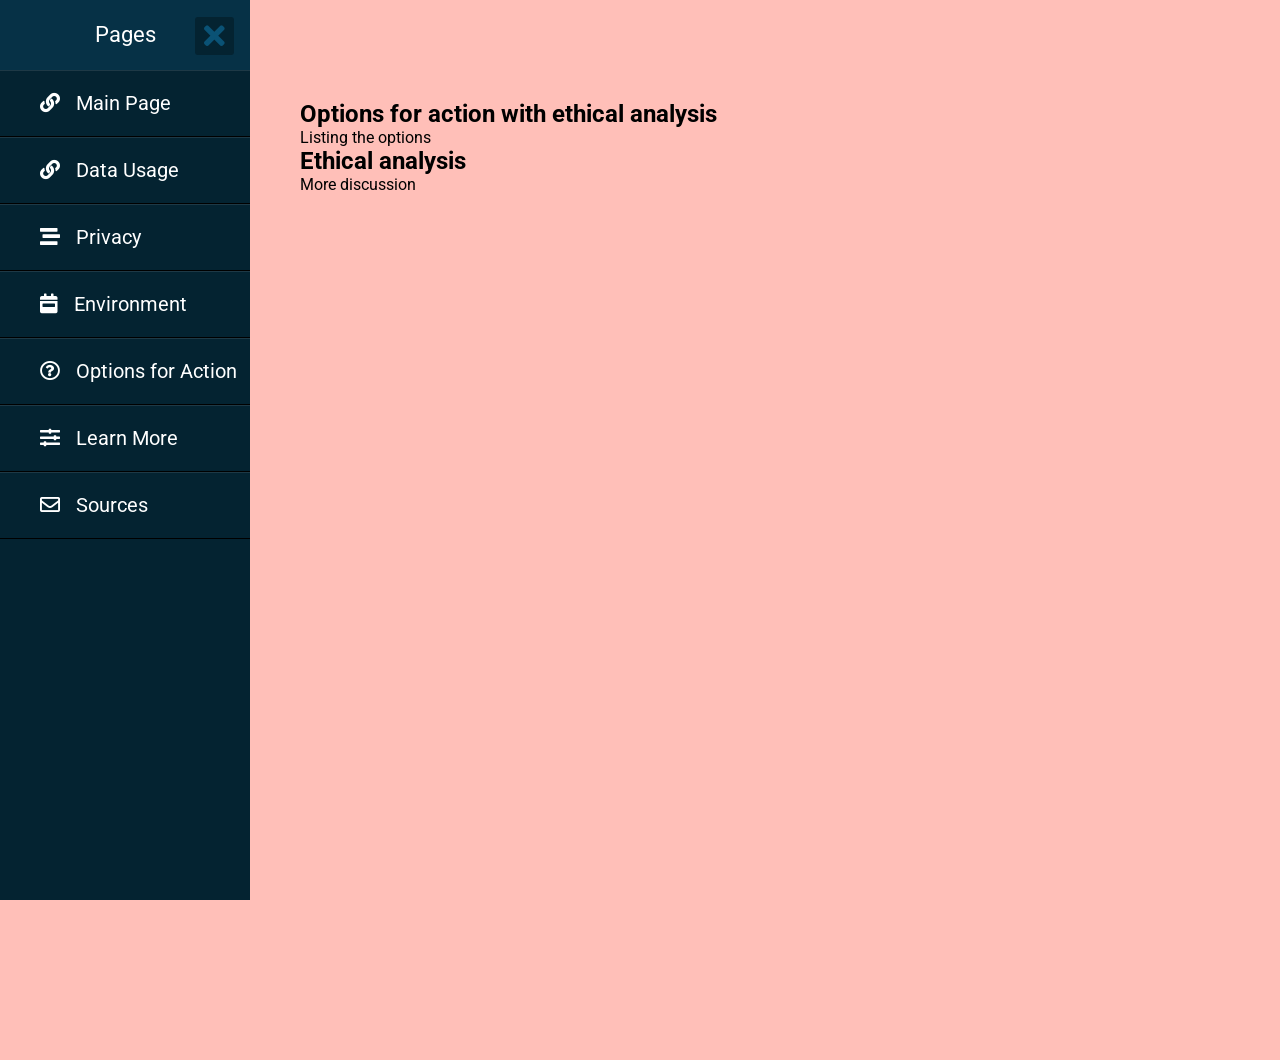
==== action.html @ dd7dd178 "adding more pages" ====
<!DOCTYPE html>
<html lang="en">
<head>
  <meta charset="utf-8">
  <title>Options for Action</title>
  <link rel="stylesheet" href="style.css">
  <link rel="stylesheet"
        href="https://cdnjs.cloudflare.com/ajax/libs/font-awesome/5.15.3/css/all.min.css"/>
</head>

<body>

<input type="checkbox" id="check" checked>

<label for="check">
  <i class="fas fa-bars" id="btn"></i>
  <i class="fas fa-times" id="cancel"></i>
</label>

<div class="sidebar">
  <header>Pages</header>

    <ul>
     <li><a href="index.html"><i class="fas fa-link"></i>Main Page</a></li>
     <li><a href="data.html"><i class="fas fa-link"></i>Data Usage</a></li>
     <li><a href="privacy.html"><i class="fas fa-stream"></i>Privacy</a></li>
     <li><a href="environment.html"><i class="fas fa-calendar-week"></i>Environment</a></li>
     <li><a href="action.html"><i class="far fa-question-circle"></i>Options for Action</a></li>
     <li><a href="more.html"><i class="fas fa-sliders-h"></i>Learn More</a></li>
     <li><a href="sources.html"><i class="far fa-envelope"></i>Sources</a></li>
    </ul>
</div>

<section>
  <h1>Options for action with ethical analysis</h1>

  <p>
    Listing the options
  </p>

  <div>
    <h2>Ethical analysis</h2>
    <p>
      More discussion
    </p>
  </div>
</section>

</body>
</html>
---- style.css ----
@import url('https://fonts.googleapis.com/css?family=Roboto:300,400,400i,500');
*{
  padding: 0;
  margin: 0;
  list-style: none;
  text-decoration: none;
}
body {
  font-family: 'Roboto', sans-serif;
}
.sidebar {
  position: fixed;
  left: -250px;
  width: 250px;
  height: 100%;
  background: #042331;
  transition: all .5s ease;
}
.sidebar header {
  font-size: 22px;
  color: white;
  line-height: 70px;
  text-align: center;
  background: #063146;
  user-select: none;
}
.sidebar ul a{
  display: block;
  height: 100%;
  width: 100%;
  line-height: 65px;
  font-size: 20px;
  color: white;
  padding-left: 40px;
  box-sizing: border-box;
  border-bottom: 1px solid black;
  border-top: 1px solid rgba(255,255,255,.1);
  transition: .4s;
}
ul li:hover a{
  padding-left: 50px;
}
.sidebar ul a i{
  margin-right: 16px;
}
#check{
  display: none;
}
label #btn,label #cancel{
  position: absolute;
  background: #042331;
  border-radius: 3px;
  cursor: pointer;
}
label #btn{
  left: 40px;
  top: 25px;
  font-size: 35px;
  color: white;
  padding: 6px 12px;
  transition: all .5s;
}
label #cancel{
  z-index: 1111;
  left: -195px;
  top: 17px;
  font-size: 30px;
  color: #0a5275;
  padding: 4px 9px;
  transition: all .5s ease;
}
#check:checked ~ .sidebar{
  left: 0;
}
#check:checked ~ label #btn{
  left: 250px;
  opacity: 0;
  pointer-events: none;
}
#check:checked ~ label #cancel{
  left: 195px;
}

section{
  background: rgb(255, 191, 184);
  background-position: center;
  background-size: cover;
  min-height: 100vh;

  padding: 100px 60px 60px 300px;

  color: black;

  transition: all .5s;
}
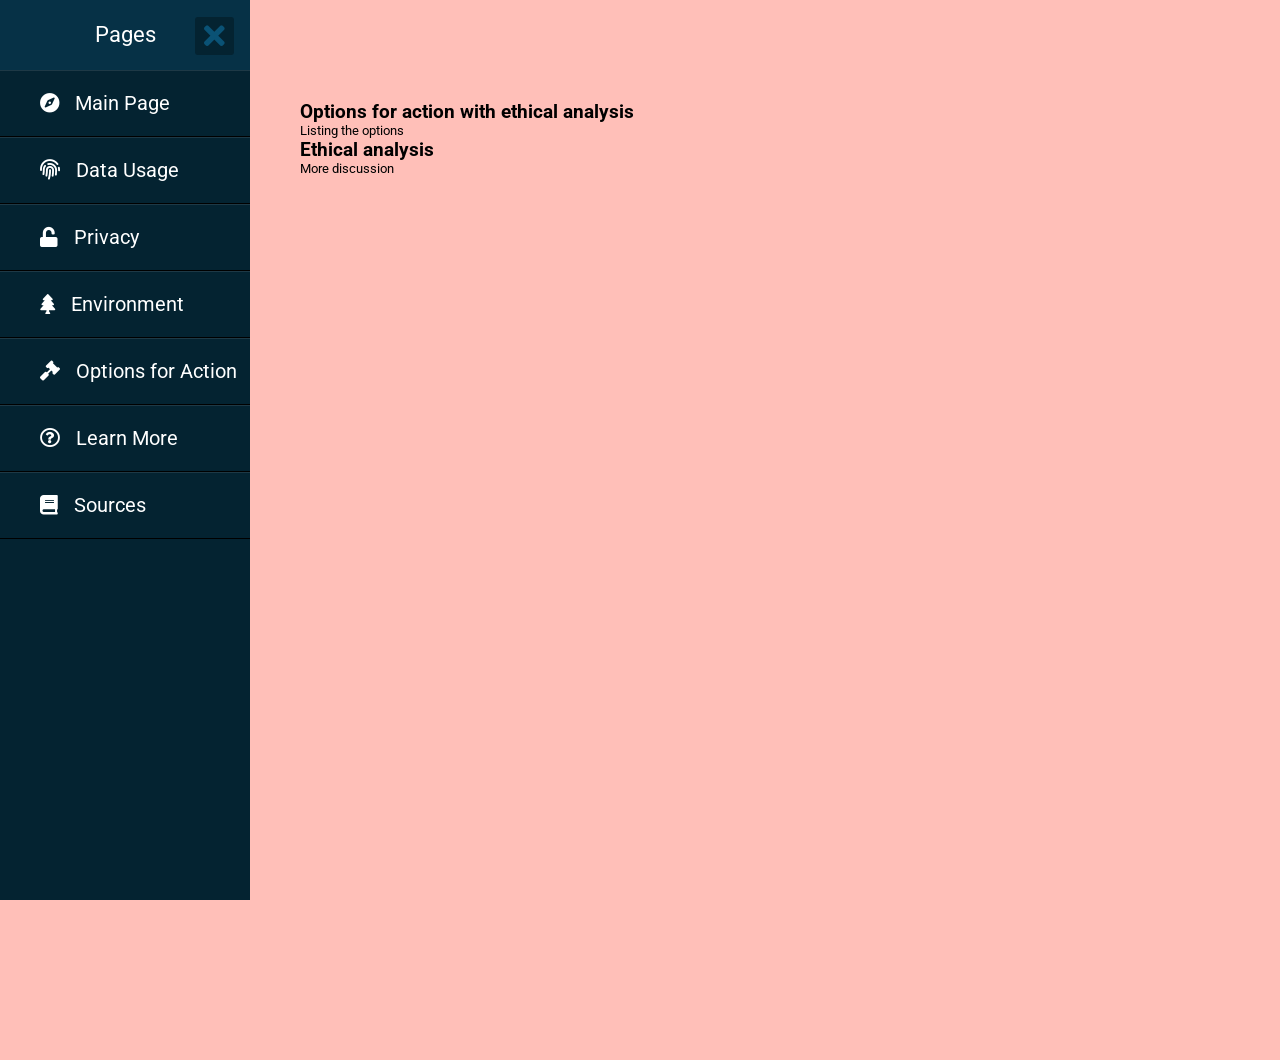
==== commit 16c960de: "update content and symbols" ====
--- a/action.html
+++ b/action.html
@@ -21,13 +21,13 @@
   <header>Pages</header>
 
     <ul>
-     <li><a href="index.html"><i class="fas fa-link"></i>Main Page</a></li>
-     <li><a href="data.html"><i class="fas fa-link"></i>Data Usage</a></li>
-     <li><a href="privacy.html"><i class="fas fa-stream"></i>Privacy</a></li>
-     <li><a href="environment.html"><i class="fas fa-calendar-week"></i>Environment</a></li>
-     <li><a href="action.html"><i class="far fa-question-circle"></i>Options for Action</a></li>
-     <li><a href="more.html"><i class="fas fa-sliders-h"></i>Learn More</a></li>
-     <li><a href="sources.html"><i class="far fa-envelope"></i>Sources</a></li>
+     <li><a href="index.html"><i class="fas fa-compass"></i>Main Page</a></li>
+     <li><a href="data.html"><i class="fas fa-fingerprint"></i>Data Usage</a></li>
+     <li><a href="privacy.html"><i class="fas fa-unlock"></i>Privacy</a></li>
+     <li><a href="environment.html"><i class="fas fa-tree"></i>Environment</a></li>
+     <li><a href="action.html"><i class="fas fa-gavel"></i>Options for Action</a></li>
+     <li><a href="more.html"><i class="far fa-question-circle"></i>Learn More</a></li>
+     <li><a href="sources.html"><i class="fas fa-book"></i>Sources</a></li>
     </ul>
 </div>
 
--- a/style.css
+++ b/style.css
@@ -88,7 +88,7 @@
   min-height: 100vh;
 
   padding: 100px 60px 60px 300px;
-
+  font-size: 1vw;
   color: black;
 
   transition: all .5s;
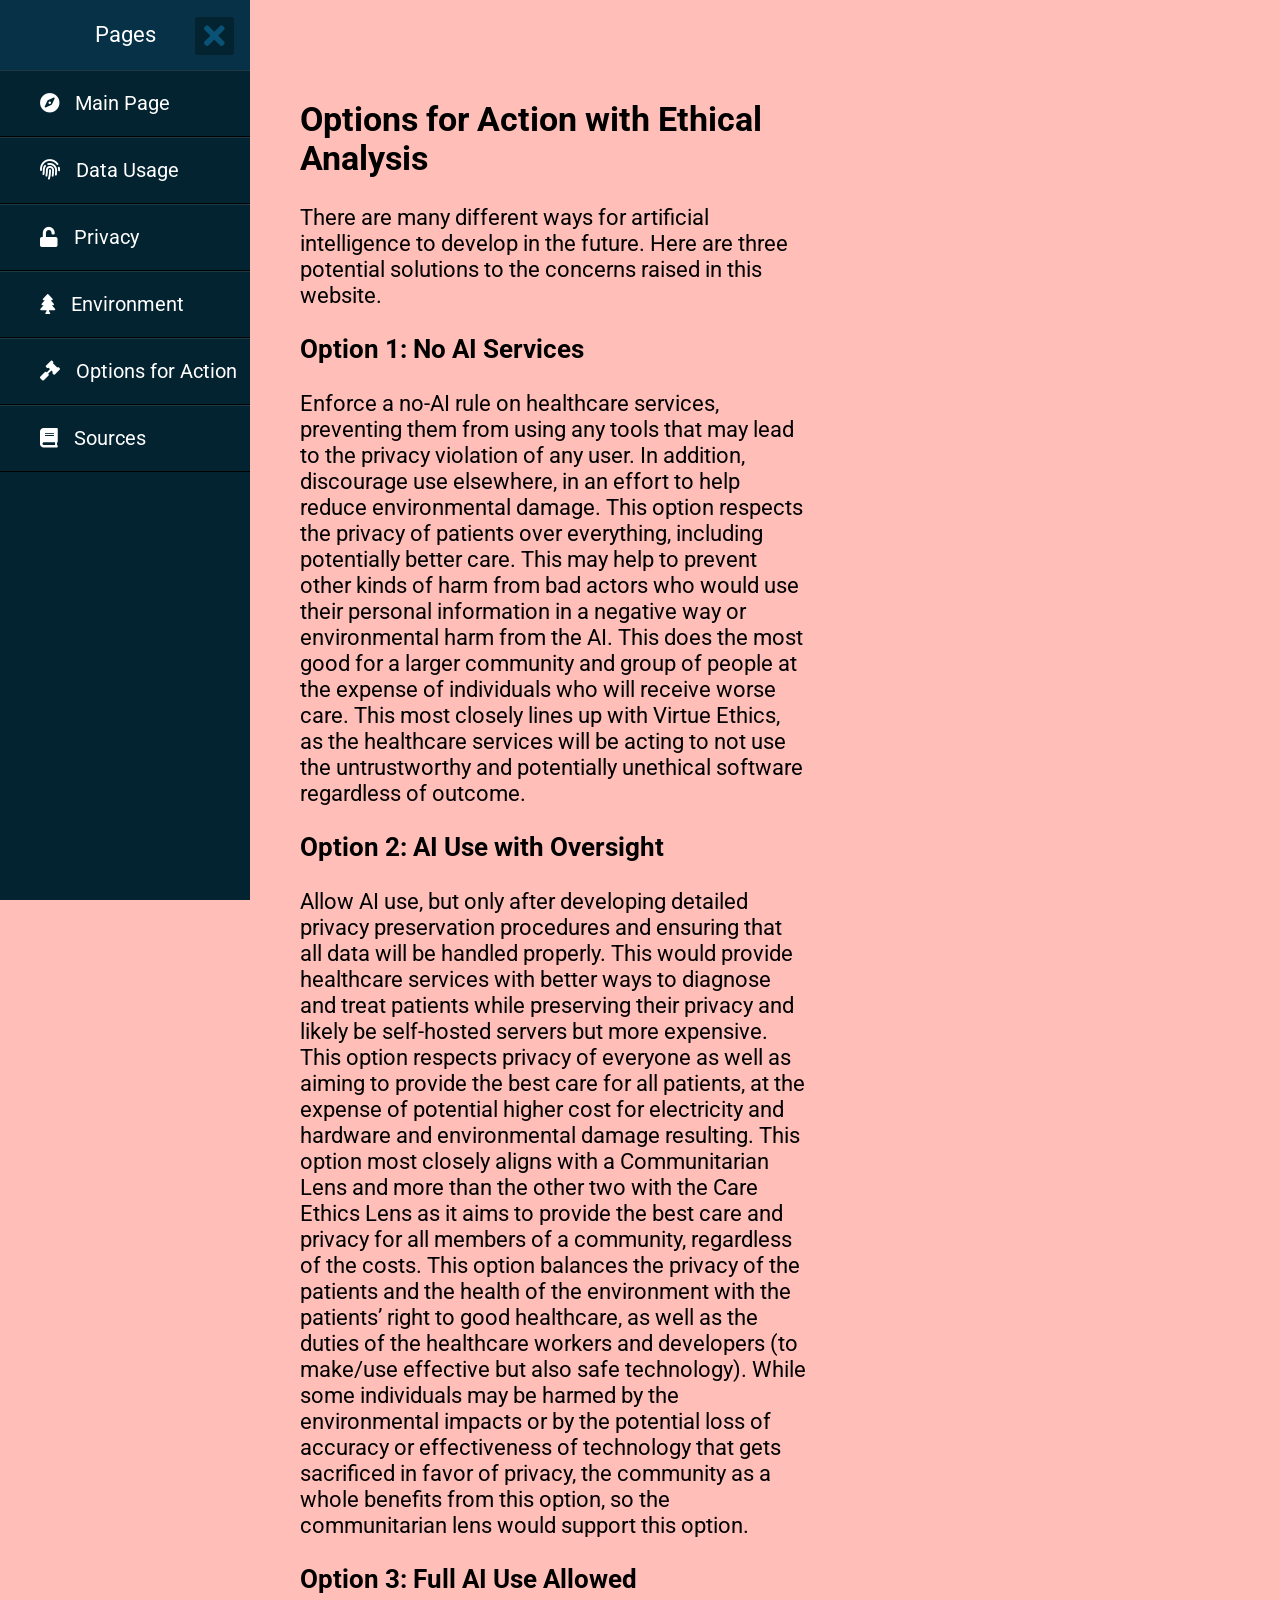
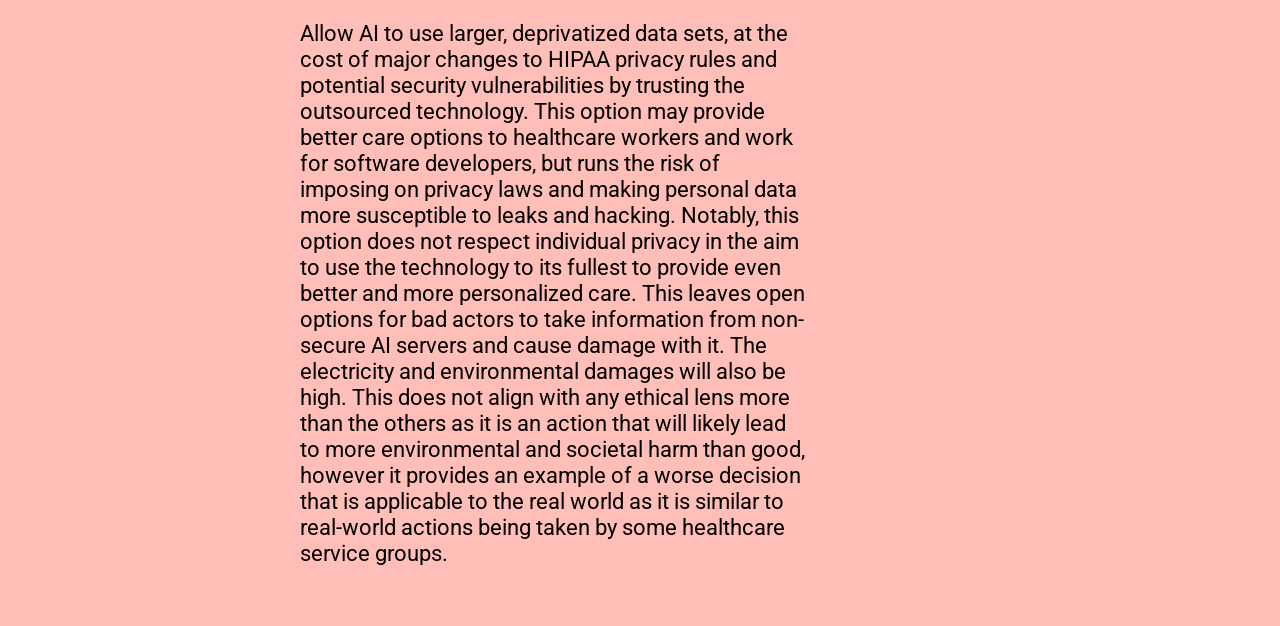
==== commit fc6ba98f: "add content" ====
--- a/action.html
+++ b/action.html
@@ -26,24 +26,35 @@
      <li><a href="privacy.html"><i class="fas fa-unlock"></i>Privacy</a></li>
      <li><a href="environment.html"><i class="fas fa-tree"></i>Environment</a></li>
      <li><a href="action.html"><i class="fas fa-gavel"></i>Options for Action</a></li>
-     <li><a href="more.html"><i class="far fa-question-circle"></i>Learn More</a></li>
      <li><a href="sources.html"><i class="fas fa-book"></i>Sources</a></li>
     </ul>
 </div>
 
 <section>
-  <h1>Options for action with ethical analysis</h1>
+  <h1>Options for Action with Ethical Analysis</h1>
+    <br>
+  <p>
+    There are many different ways for artificial intelligence to develop in the future. Here are three potential solutions to the concerns raised in this website.
+  </p>
+<br>
+<h3>Option 1: No AI Services</h3><br>
+<p>Enforce a no-AI rule on healthcare services, preventing them from using any tools that may lead to the privacy violation of any user. In addition, discourage use elsewhere, in an effort to help reduce environmental damage.
 
-  <p>
-    Listing the options
+This option respects the privacy of patients over everything, including potentially better care. This may help to prevent other kinds of harm from bad actors who would use their personal information in a negative way or environmental harm from the AI. This does the most good for a larger community and group of people at the expense of individuals who will receive worse care. This most closely lines up with Virtue Ethics, as the healthcare services will be acting to not use the untrustworthy and potentially unethical software regardless of outcome.
+</p>
+<br>
+<h3>Option 2: AI Use with Oversight</h3> <br>
+<p>Allow AI use, but only after developing detailed privacy preservation procedures and ensuring that all data will be handled properly. This would provide healthcare services with better ways to diagnose and treat patients while preserving their privacy and likely be self-hosted servers but more expensive.
+
+This option respects privacy of everyone as well as aiming to provide the best care for all patients, at the expense of potential higher cost for electricity and hardware and environmental damage resulting. This option most closely aligns with a Communitarian Lens and more than the other two with the Care Ethics Lens as it aims to provide the best care and privacy for all members of a community, regardless of the costs. This option balances the privacy of the patients and the health of the environment with the patients’ right to good healthcare, as well as the duties of the healthcare workers and developers (to make/use effective but also safe technology). While some individuals may be harmed by the environmental impacts or by the potential loss of accuracy or effectiveness of technology that gets sacrificed in favor of privacy, the community as a whole benefits from this option,  so the communitarian lens would support this option. 
+</p>
+<br>
+<h3>Option 3: Full AI Use Allowed</h3> <br>
+<p>Allow AI to use larger, deprivatized data sets, at the cost of major changes to HIPAA privacy rules and potential security vulnerabilities by trusting the outsourced technology. This option may provide better care options to healthcare workers and work for software developers, but runs the risk of imposing on privacy laws and making personal data more susceptible to leaks and hacking. Notably, this option does not respect individual privacy in the aim to use the technology to its fullest to provide even better and more personalized care. This leaves open options for bad actors to take information from non-secure AI servers and cause damage with it. The electricity and environmental damages will also be high. This does not align with any ethical lens more than the others as it is an action that will likely lead to more environmental and societal harm than good, however it provides an example of a worse decision that is applicable to the real world as it is similar to real-world actions being taken by some healthcare service groups.
+
   </p>
 
-  <div>
-    <h2>Ethical analysis</h2>
-    <p>
-      More discussion
-    </p>
-  </div>
+
 </section>
 
 </body>
--- a/style.css
+++ b/style.css
@@ -87,9 +87,25 @@
   background-size: cover;
   min-height: 100vh;
 
-  padding: 100px 60px 60px 300px;
-  font-size: 1vw;
+  padding: 100px 37vw 60px 300px;
+  font-size: clamp(1rem, 0.5vw + 1rem, 3rem);
   color: black;
 
   transition: all .5s;
-}+}
+
+.show-on-mobile {
+  display: none;
+}
+
+@media (max-width: 1500px) {
+  .hide-on-mobile {
+    display: none;
+  }
+  .content {
+    padding-right: 5vw;
+  }
+  .show-on-mobile {
+    display: block;
+  }
+}
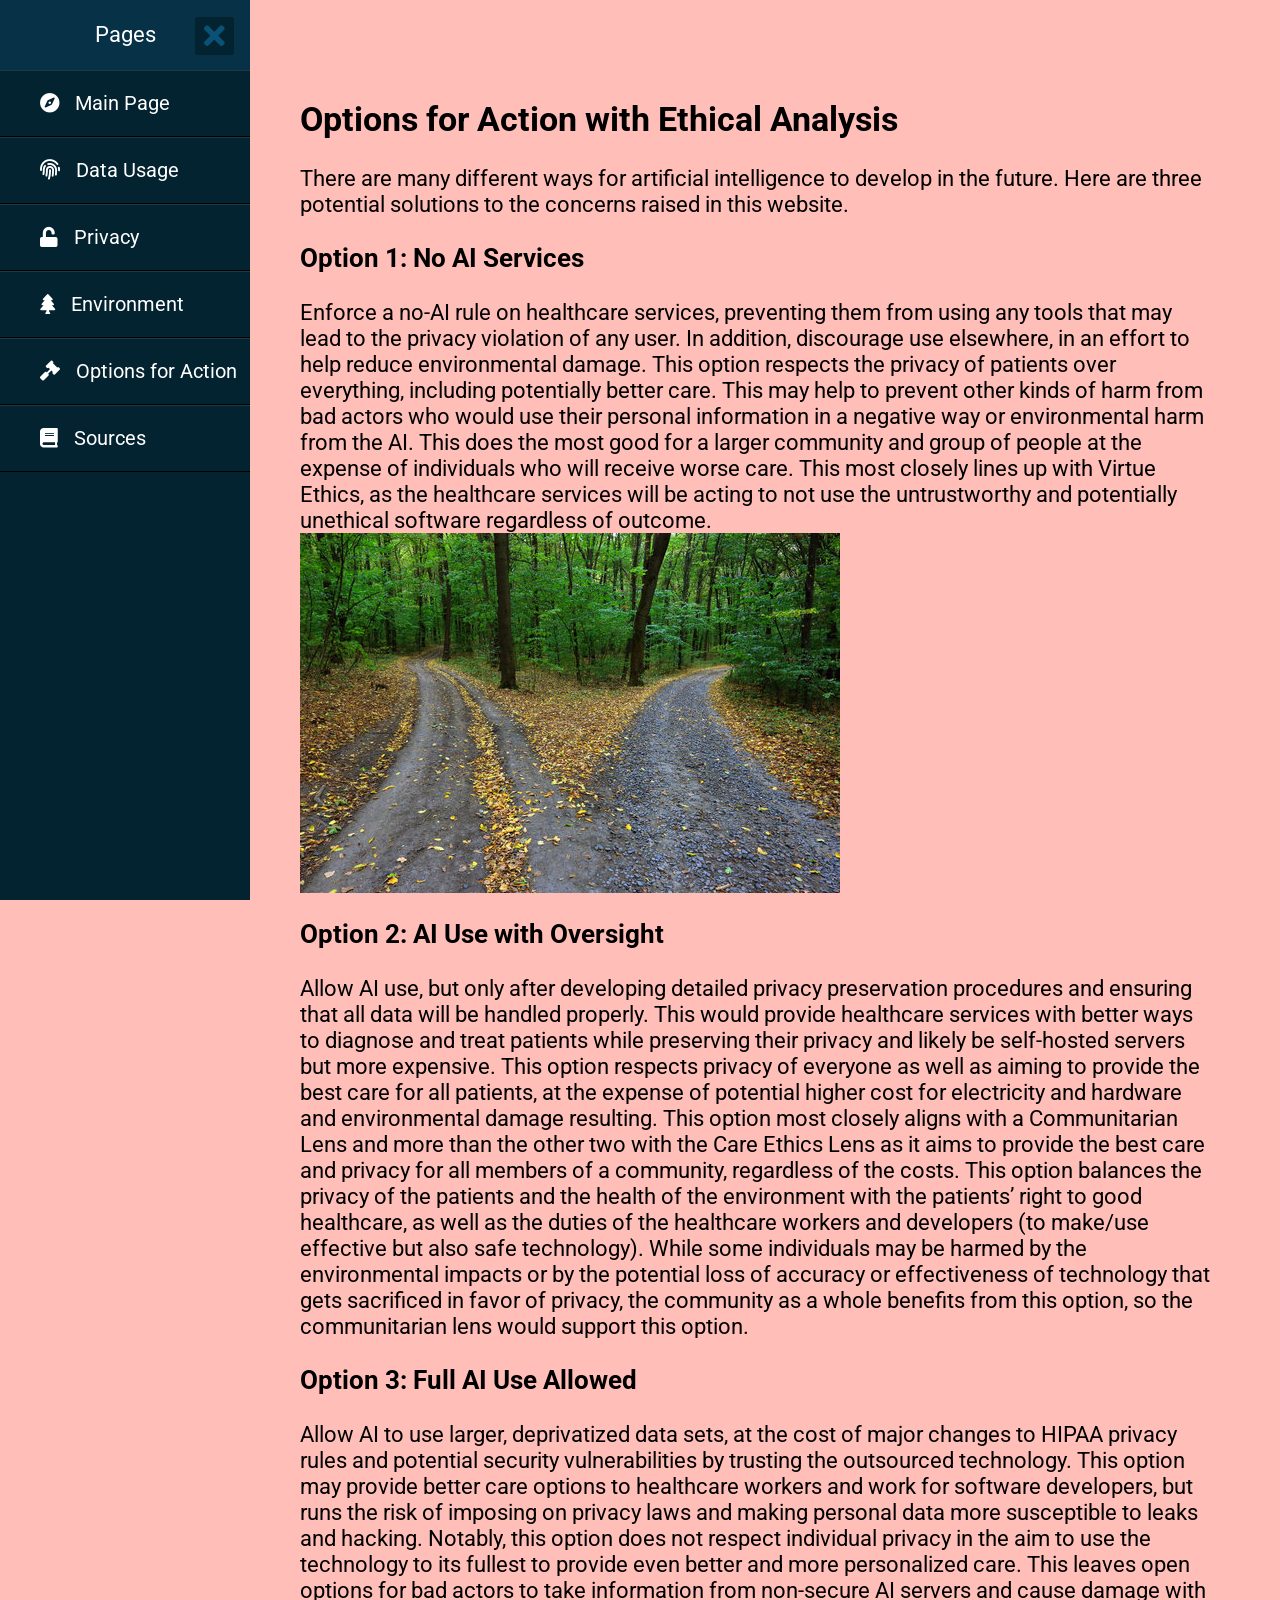
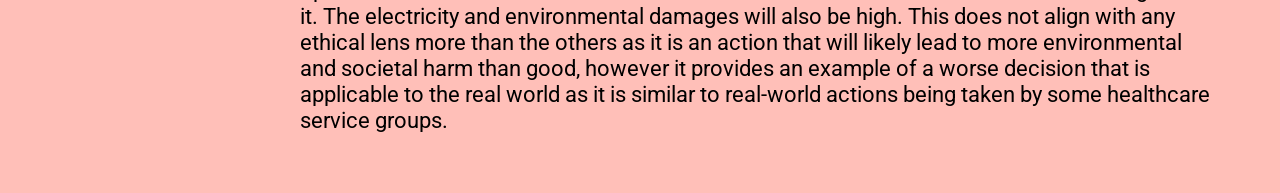
==== commit a6f1b8f7: "images" ====
--- a/action.html
+++ b/action.html
@@ -30,7 +30,7 @@
     </ul>
 </div>
 
-<section>
+<section class="content">
   <h1>Options for Action with Ethical Analysis</h1>
     <br>
   <p>
@@ -42,6 +42,8 @@
 
 This option respects the privacy of patients over everything, including potentially better care. This may help to prevent other kinds of harm from bad actors who would use their personal information in a negative way or environmental harm from the AI. This does the most good for a larger community and group of people at the expense of individuals who will receive worse care. This most closely lines up with Virtue Ethics, as the healthcare services will be acting to not use the untrustworthy and potentially unethical software regardless of outcome.
 </p>
+<img src="360_F_93067340_B0chaFQUm96v6GmLhUIrGV6rEv40JqmL.jpg" alt="Description" class = show-on-mobile>
+
 <br>
 <h3>Option 2: AI Use with Oversight</h3> <br>
 <p>Allow AI use, but only after developing detailed privacy preservation procedures and ensuring that all data will be handled properly. This would provide healthcare services with better ways to diagnose and treat patients while preserving their privacy and likely be self-hosted servers but more expensive.
--- a/style.css
+++ b/style.css
@@ -97,6 +97,9 @@
 .show-on-mobile {
   display: none;
 }
+.hide-on-mobile {
+  float: left;
+}
 
 @media (max-width: 1500px) {
   .hide-on-mobile {
